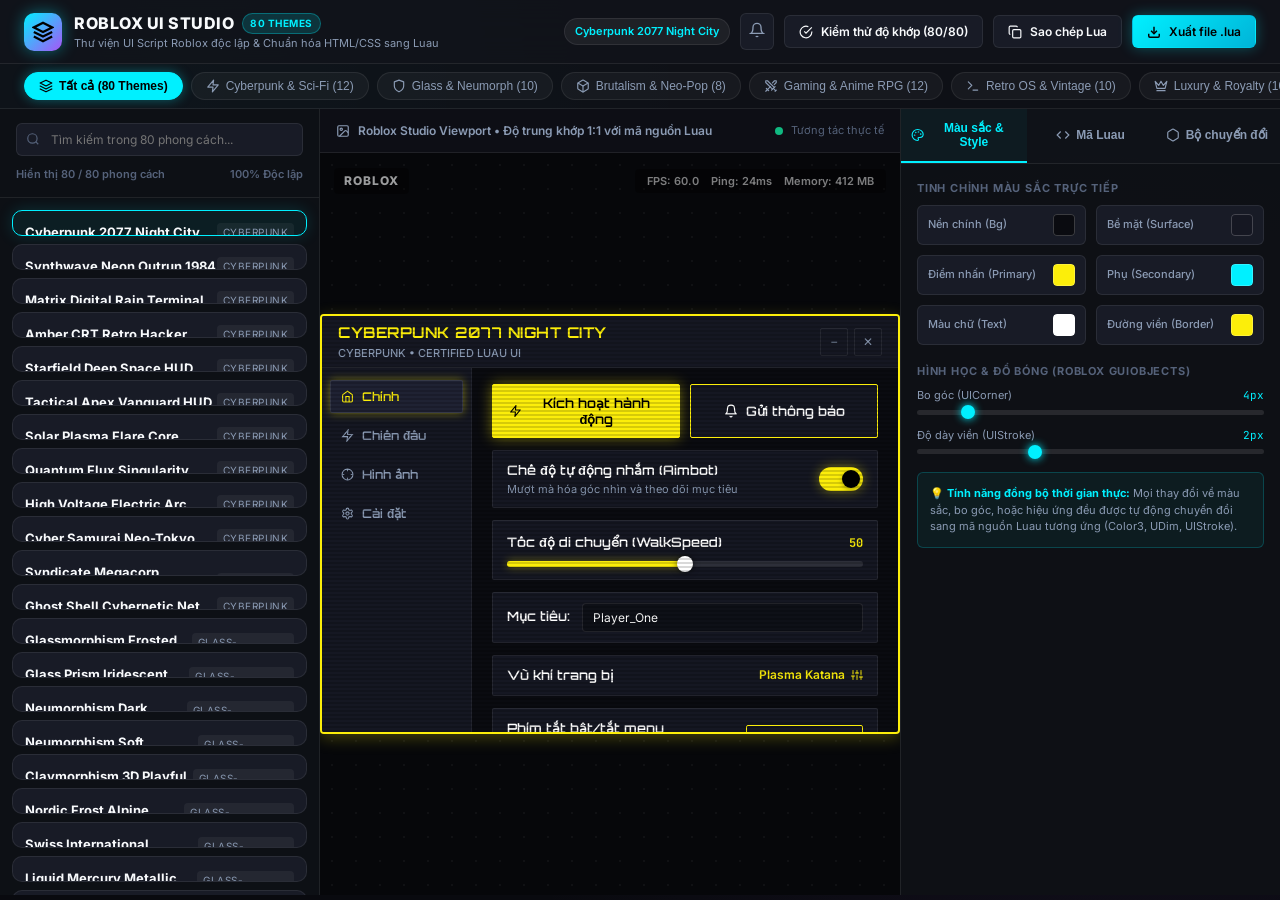
==== index.html @ 85992a65 "feat: initial release of Roblox UI Studio with 80 independent themes, live customizer, and Luau tran" ====
<!DOCTYPE html>
<html lang="vi">
<head>
    <meta charset="UTF-8">
    <meta name="viewport" content="width=device-width, initial-scale=1.0">
    <title>Roblox UI Library Studio • 80 Phong cách Giao diện Độc lập & Bộ chuyển đổi Luau chuẩn hoá</title>
    <meta name="description" content="Bộ công cụ thiết kế và 80 thư viện UI script Roblox mẫu độc lập hoàn toàn về phong cách. Tinh chỉnh màu sắc trực tiếp trên web và xuất ra file Luau chính xác 100%.">
    
    <!-- Google Fonts -->
    <link rel="preconnect" href="https://fonts.googleapis.com">
    <link rel="preconnect" href="https://fonts.gstatic.com" crossorigin>
    <link href="https://fonts.googleapis.com/css2?family=Cinzel:wght@600;700;900&family=Fredoka:wght@500;600;700&family=Inter:wght@300;400;500;600;700;800&family=JetBrains+Mono:wght@400;500;600;700&family=Orbitron:wght@600;700;800;900&family=Press+Start+2P&family=VT323&display=swap" rel="stylesheet">
    
    <!-- Stylesheets -->
    <link rel="stylesheet" href="css/main.css">
    <link rel="stylesheet" href="css/components.css">
    <link rel="stylesheet" href="css/themes.css">
</head>
<body>

    <!-- App Header -->
    <header class="app-header">
        <div class="brand-wrapper">
            <div class="brand-icon">
                <svg width="22" height="22" viewBox="0 0 24 24" fill="none" stroke="currentColor" stroke-width="2.5"><polygon points="12 2 2 7 12 12 22 7 12 2"/><polyline points="2 17 12 22 22 17"/><polyline points="2 12 12 17 22 12"/></svg>
            </div>
            <div class="brand-info">
                <h1>
                    <span>ROBLOX UI STUDIO</span>
                    <span class="brand-badge">80 THEMES</span>
                </h1>
                <p>Thư viện UI Script Roblox độc lập & Chuẩn hóa HTML/CSS sang Luau</p>
            </div>
        </div>

        <div class="header-actions">
            <span id="currentThemeBadge" style="font-size: 11px; padding: 4px 10px; background: rgba(255,255,255,0.06); border: 1px solid var(--border-subtle); border-radius: 20px; color: var(--accent-cyan); font-weight: 600;">
                Cyberpunk 2077 Night City
            </span>

            <button class="btn-icon" id="audioToggleBtn" title="Bật/Tắt âm thanh hiệu ứng">
                <svg width="16" height="16" viewBox="0 0 24 24" fill="none" stroke="currentColor" stroke-width="2"><path d="M6 8a6 6 0 0 1 12 0c0 7 3 9 3 9H3s3-2 3-9"/><path d="M10.3 21a1.94 1.94 0 0 0 3.4 0"/></svg>
            </button>

            <button class="btn btn-secondary" id="fidelityTestBtn">
                <svg width="14" height="14" viewBox="0 0 24 24" fill="none" stroke="currentColor" stroke-width="2"><path d="M22 11.08V12a10 10 0 1 1-5.93-9.14"/><polyline points="22 4 12 14.01 9 11.01"/></svg>
                <span>Kiểm thử độ khớp (80/80)</span>
            </button>

            <button class="btn btn-secondary" id="copyLuaBtn">
                <svg width="14" height="14" viewBox="0 0 24 24" fill="none" stroke="currentColor" stroke-width="2"><rect width="14" height="14" x="8" y="8" rx="2" ry="2"/><path d="M4 16c-1.1 0-2-.9-2-2V4c0-1.1.9-2 2-2h10c1.1 0 2 .9 2 2"/></svg>
                <span>Sao chép Lua</span>
            </button>

            <button class="btn btn-primary" id="downloadLuaBtn">
                <svg width="14" height="14" viewBox="0 0 24 24" fill="none" stroke="currentColor" stroke-width="2.5"><path d="M21 15v4a2 2 0 0 1-2 2H5a2 2 0 0 1-2-2v-4"/><polyline points="7 10 12 15 17 10"/><line x1="12" x2="12" y1="15" y2="3"/></svg>
                <span>Xuất file .lua</span>
            </button>
        </div>
    </header>

    <!-- Category Filter Bar -->
    <nav class="category-filter-bar" id="categoryBar">
        <!-- Rendered by JS -->
    </nav>

    <!-- Main Studio Workspace (3 Columns) -->
    <main class="studio-container">
        
        <!-- Left Column: 80 Themes Explorer -->
        <aside class="themes-explorer">
            <div class="explorer-header">
                <div class="search-box">
                    <span class="search-icon">
                        <svg width="14" height="14" viewBox="0 0 24 24" fill="none" stroke="currentColor" stroke-width="2"><circle cx="11" cy="11" r="8"/><line x1="21" x2="16.65" y1="21" y2="16.65"/></svg>
                    </span>
                    <input type="text" id="searchInput" class="search-input" placeholder="Tìm kiếm trong 80 phong cách..." />
                </div>
                <div class="themes-count-label">
                    <span id="themesCount">Đang tải...</span>
                    <span>100% Độc lập</span>
                </div>
            </div>

            <div class="themes-list" id="themesList">
                <!-- Rendered by JS -->
            </div>
        </aside>

        <!-- Center Column: Live Roblox Viewport Simulator -->
        <section class="preview-viewport">
            <div class="viewport-toolbar">
                <div class="viewport-title">
                    <svg width="14" height="14" viewBox="0 0 24 24" fill="none" stroke="currentColor" stroke-width="2"><rect width="18" height="18" x="3" y="3" rx="2"/><circle cx="9" cy="9" r="2"/><path d="m21 15-3.086-3.086a2 2 0 0 0-2.828 0L6 21"/></svg>
                    <span>Roblox Studio Viewport • Độ trung khớp 1:1 với mã nguồn Luau</span>
                </div>
                <div style="font-size: 11px; color: var(--text-dim); display: flex; align-items: center; gap: 8px;">
                    <span style="display: inline-block; width: 8px; height: 8px; background: #10b981; border-radius: 50%;"></span>
                    <span>Tương tác thực tế</span>
                </div>
            </div>

            <div class="viewport-canvas">
                <!-- Simulated Roblox TopBar Backdrop -->
                <div class="roblox-studio-chrome">
                    <div class="roblox-logo-mock">ROBLOX</div>
                    <div class="roblox-stats-mock">
                        <span>FPS: 60.0</span>
                        <span>Ping: 24ms</span>
                        <span>Memory: 412 MB</span>
                    </div>
                </div>

                <!-- The Interactive Roblox Window GUI -->
                <div class="roblox-window" id="robloxWindow">
                    <!-- Header -->
                    <div class="rbx-header">
                        <div class="rbx-title-group">
                            <span class="rbx-title" id="rbxTitle">CYBERPUNK 2077 NIGHT CITY</span>
                            <span class="rbx-subtitle" id="rbxSubtitle">CYBERPUNK • CERTIFIED LUAU UI</span>
                        </div>
                        <div class="rbx-window-controls">
                            <button class="rbx-control-btn" title="Thu nhỏ">−</button>
                            <button class="rbx-control-btn" title="Đóng">✕</button>
                        </div>
                    </div>

                    <!-- Body -->
                    <div class="rbx-body">
                        <!-- Sidebar Tabs -->
                        <div class="rbx-sidebar">
                            <button class="rbx-tab-btn active">
                                <svg width="13" height="13" viewBox="0 0 24 24" fill="none" stroke="currentColor" stroke-width="2"><path d="m3 9 9-7 9 7v11a2 2 0 0 1-2 2H5a2 2 0 0 1-2-2z"/><polyline points="9 22 9 12 15 12 15 22"/></svg>
                                <span>Chính</span>
                            </button>
                            <button class="rbx-tab-btn">
                                <svg width="13" height="13" viewBox="0 0 24 24" fill="none" stroke="currentColor" stroke-width="2"><polygon points="13 2 3 14 12 14 11 22 21 10 12 10 13 2"/></svg>
                                <span>Chiến đấu</span>
                            </button>
                            <button class="rbx-tab-btn">
                                <svg width="13" height="13" viewBox="0 0 24 24" fill="none" stroke="currentColor" stroke-width="2"><circle cx="12" cy="12" r="10"/><line x1="22" x2="18" y1="12" y2="12"/><line x1="6" x2="2" y1="12" y2="12"/><line x1="12" x2="12" y1="6" y2="2"/><line x1="12" x2="12" y1="22" y2="18"/></svg>
                                <span>Hình ảnh</span>
                            </button>
                            <button class="rbx-tab-btn">
                                <svg width="13" height="13" viewBox="0 0 24 24" fill="none" stroke="currentColor" stroke-width="2"><path d="M12.22 2h-.44a2 2 0 0 0-2 2v.18a2 2 0 0 1-1 1.73l-.43.25a2 2 0 0 1-2 0l-.15-.08a2 2 0 0 0-2.73.73l-.22.38a2 2 0 0 0 .73 2.73l.15.1a2 2 0 0 1 1 1.72v.51a2 2 0 0 1-1 1.74l-.15.09a2 2 0 0 0-.73 2.73l.22.38a2 2 0 0 0 2.73.73l.15-.08a2 2 0 0 1 2 0l.43.25a2 2 0 0 1 1 1.73V20a2 2 0 0 0 2 2h.44a2 2 0 0 0 2-2v-.18a2 2 0 0 1 1-1.73l.43-.25a2 2 0 0 1 2 0l.15.08a2 2 0 0 0 2.73-.73l.22-.39a2 2 0 0 0-.73-2.73l-.15-.08a2 2 0 0 1-1-1.74v-.5a2 2 0 0 1 1-1.74l.15-.09a2 2 0 0 0 .73-2.73l-.22-.38a2 2 0 0 0-2.73-.73l-.15.08a2 2 0 0 1-2 0l-.43-.25a2 2 0 0 1-1-1.73V4a2 2 0 0 0-2-2z"/><circle cx="12" cy="12" r="3"/></svg>
                                <span>Cài đặt</span>
                            </button>
                        </div>

                        <!-- Active Page Content -->
                        <div class="rbx-content" id="rbxContent">
                            <!-- Rendered by JS -->
                        </div>
                    </div>
                </div>

                <!-- Floating Toast Notifications inside Viewport -->
                <div class="rbx-notification-container" id="rbxNotificationContainer"></div>
            </div>
        </section>

        <!-- Right Column: Studio Customizer & Transpiler Tools -->
        <aside class="studio-tools-panel">
            <nav class="tools-nav-tabs">
                <button class="tool-tab-btn active" data-pane="paneCustomizer">
                    <svg width="14" height="14" viewBox="0 0 24 24" fill="none" stroke="currentColor" stroke-width="2"><circle cx="13.5" cy="6.5" r=".5"/><circle cx="17.5" cy="10.5" r=".5"/><circle cx="8.5" cy="7.5" r=".5"/><circle cx="6.5" cy="12.5" r=".5"/><path d="M12 2C6.5 2 2 6.5 2 12s4.5 10 10 10c.926 0 1.648-.746 1.648-1.688 0-.437-.18-.835-.437-1.125-.29-.289-.438-.652-.438-1.125a1.64 1.64 0 0 1 1.668-1.668h1.996c3.051 0 5.555-2.503 5.555-5.554C21.965 6.012 17.461 2 12 2z"/></svg>
                    <span>Màu sắc & Style</span>
                </button>
                <button class="tool-tab-btn" data-pane="paneLuauCode">
                    <svg width="14" height="14" viewBox="0 0 24 24" fill="none" stroke="currentColor" stroke-width="2"><polyline points="16 18 22 12 16 6"/><polyline points="8 6 2 12 8 18"/></svg>
                    <span>Mã Luau</span>
                </button>
                <button class="tool-tab-btn" data-pane="paneTranspiler">
                    <svg width="14" height="14" viewBox="0 0 24 24" fill="none" stroke="currentColor" stroke-width="2"><path d="M21 16V8a2 2 0 0 0-1-1.73l-7-4a2 2 0 0 0-2 0l-7 4A2 2 0 0 0 3 8v8a2 2 0 0 0 1 1.73l7 4a2 2 0 0 0 2 0l7-4A2 2 0 0 0 21 16Z"/></svg>
                    <span>Bộ chuyển đổi</span>
                </button>
            </nav>

            <div class="tools-content-area">
                
                <!-- Pane 1: Live Color & Geometry Customizer -->
                <div class="tool-pane active" id="paneCustomizer">
                    <div>
                        <div class="tool-section-title">Tinh chỉnh màu sắc trực tiếp</div>
                        <div class="color-controls-grid">
                            <div class="color-control-item">
                                <span class="color-label">Nền chính (Bg)</span>
                                <div class="color-input-wrapper">
                                    <input type="color" id="colorBg" class="color-input-native" />
                                </div>
                            </div>
                            <div class="color-control-item">
                                <span class="color-label">Bề mặt (Surface)</span>
                                <div class="color-input-wrapper">
                                    <input type="color" id="colorSurface" class="color-input-native" />
                                </div>
                            </div>
                            <div class="color-control-item">
                                <span class="color-label">Điểm nhấn (Primary)</span>
                                <div class="color-input-wrapper">
                                    <input type="color" id="colorPrimary" class="color-input-native" />
                                </div>
                            </div>
                            <div class="color-control-item">
                                <span class="color-label">Phụ (Secondary)</span>
                                <div class="color-input-wrapper">
                                    <input type="color" id="colorSecondary" class="color-input-native" />
                                </div>
                            </div>
                            <div class="color-control-item">
                                <span class="color-label">Màu chữ (Text)</span>
                                <div class="color-input-wrapper">
                                    <input type="color" id="colorText" class="color-input-native" />
                                </div>
                            </div>
                            <div class="color-control-item">
                                <span class="color-label">Đường viền (Border)</span>
                                <div class="color-input-wrapper">
                                    <input type="color" id="colorBorder" class="color-input-native" />
                                </div>
                            </div>
                        </div>
                    </div>

                    <div>
                        <div class="tool-section-title">Hình học & Đổ bóng (Roblox GuiObjects)</div>
                        <div class="range-control-group">
                            <div class="range-item">
                                <div class="range-header">
                                    <span>Bo góc (UICorner)</span>
                                    <span id="radiusVal">8px</span>
                                </div>
                                <input type="range" id="radiusInput" class="custom-range" min="0" max="30" value="8" />
                            </div>

                            <div class="range-item">
                                <div class="range-header">
                                    <span>Độ dày viền (UIStroke)</span>
                                    <span id="borderVal">2px</span>
                                </div>
                                <input type="range" id="borderInput" class="custom-range" min="0" max="6" value="2" />
                            </div>
                        </div>
                    </div>

                    <div style="background: rgba(0, 240, 255, 0.05); border: 1px solid rgba(0, 240, 255, 0.2); border-radius: var(--radius-sm); padding: 12px; font-size: 11px; color: var(--text-muted); line-height: 1.5;">
                        <strong style="color: var(--accent-cyan);">💡 Tính năng đồng bộ thời gian thực:</strong> Mọi thay đổi về màu sắc, bo góc, hoặc hiệu ứng đều được tự động chuyển đổi sang mã nguồn Luau tương ứng (Color3, UDim, UIStroke).
                    </div>
                </div>

                <!-- Pane 2: Luau Code & Export Output -->
                <div class="tool-pane" id="paneLuauCode">
                    <div class="code-output-container">
                        <div class="code-header">
                            <span class="code-filename">
                                <svg width="12" height="12" viewBox="0 0 24 24" fill="none" stroke="currentColor" stroke-width="2"><polyline points="16 18 22 12 16 6"/><polyline points="8 6 2 12 8 18"/></svg>
                                <span>RobloxUILib_Export.lua</span>
                            </span>
                            <span style="font-size: 10px; color: #10b981; font-weight: 700;">● READY TO RUN</span>
                        </div>
                        <pre class="code-body" id="luaCodeOutput">-- Loading Luau code...</pre>
                    </div>

                    <div style="font-size: 11px; color: var(--text-muted); line-height: 1.5;">
                        <strong>Cách dùng trong Roblox Studio:</strong>
                        <ol style="margin-left: 18px; margin-top: 6px;">
                            <li>Sao chép toàn bộ mã nguồn bên trên.</li>
                            <li>Tạo 1 <code>LocalScript</code> trong <code>StarterPlayerScripts</code> hoặc <code>StarterGui</code>.</li>
                            <li>Dán mã nguồn và nhấn <strong>Play (F5)</strong>.</li>
                        </ol>
                    </div>
                </div>

                <!-- Pane 3: HTML/CSS to Luau Transpiler Tester -->
                <div class="tool-pane" id="paneTranspiler">
                    <div class="tool-section-title">Kiểm tra bộ chuyển đổi CSS sang Roblox GuiObjects</div>
                    
                    <div style="display: flex; flex-direction: column; gap: 8px;">
                        <textarea id="testCssInput" style="width: 100%; height: 90px; background: #0b0c10; border: 1px solid var(--border-subtle); border-radius: var(--radius-sm); color: #00f0ff; font-family: 'JetBrains Mono', monospace; font-size: 11px; padding: 8px; resize: vertical;" placeholder="Nhập CSS, ví dụ: background-color: #ff0055; border-radius: 12px; border: 2px solid #00f0ff;"></textarea>
                        
                        <button class="btn btn-secondary" id="parseCssBtn" style="justify-content: center;">
                            <span>Chuyển đổi sang thuộc tính Roblox</span>
                        </button>
                    </div>

                    <div style="margin-top: 10px;">
                        <div class="tool-section-title">Kết quả ánh xạ Luau:</div>
                        <pre id="parsedPropsOutput" style="background: #0b0c10; border: 1px solid var(--border-subtle); border-radius: var(--radius-sm); padding: 10px; font-family: 'JetBrains Mono', monospace; font-size: 11px; color: #10b981; min-height: 80px; overflow-x: auto;">{ /* Nhấn nút chuyển đổi để xem kết quả */ }</pre>
                    </div>

                    <div style="font-size: 11px; color: var(--text-muted); line-height: 1.5;">
                        <strong>Quy tắc chuẩn hóa tự động:</strong>
                        <ul style="margin-left: 18px; margin-top: 4px;">
                            <li><code>background-color</code> ➔ <code>BackgroundColor3 = Color3.fromRGB(...)</code></li>
                            <li><code>border-radius: Xpx</code> ➔ <code>UICorner.CornerRadius = UDim.new(0, X)</code></li>
                            <li><code>border: Xpx solid C</code> ➔ <code>UIStroke.Thickness = X, UIStroke.Color</code></li>
                            <li><code>font-family</code> ➔ <code>Enum.Font.*</code> tự động nhận diện</li>
                        </ul>
                    </div>
                </div>

            </div>
        </aside>

    </main>

    <!-- Modal: Automated Fidelity Test Results -->
    <div class="modal-overlay" id="fidelityModal">
        <div class="modal-dialog">
            <div class="modal-header">
                <h3>
                    <svg width="18" height="18" viewBox="0 0 24 24" fill="none" stroke="#10b981" stroke-width="2.5"><path d="M22 11.08V12a10 10 0 1 1-5.93-9.14"/><polyline points="22 4 12 14.01 9 11.01"/></svg>
                    <span>Chứng nhận kiểm thử độ chuẩn hoá (Fidelity Verification)</span>
                </h3>
                <button class="rbx-control-btn" id="closeModalBtn">✕</button>
            </div>
            <div class="modal-body" id="fidelityModalBody">
                <!-- Rendered by JS -->
            </div>
            <div class="modal-footer">
                <button class="btn btn-secondary" onclick="document.getElementById('fidelityModal').classList.remove('open')">Đóng</button>
            </div>
        </div>
    </div>

    <!-- Web Toast Stack -->
    <div class="web-notification-stack" id="webNotificationStack"></div>

    <!-- Scripts -->
    <script src="js/icon-system.js"></script>
    <script src="js/audio-fx.js"></script>
    <script src="js/themes-data.js"></script>
    <script src="js/roblox-converter.js"></script>
    <script src="js/validator.js"></script>
    <script src="js/app.js"></script>
</body>
</html>
---- css/main.css ----
@import url('https://fonts.googleapis.com/css2?family=Cinzel:wght@600;700;900&family=Fredoka:wght@500;600;700&family=Inter:wght@300;400;500;600;700;800&family=JetBrains+Mono:wght@400;500;600;700&family=Orbitron:wght@600;700;800;900&family=Press+Start+2P&family=VT323&display=swap');

:root {
    --bg-base: #090a0f;
    --bg-surface: #12141c;
    --bg-card: #181b26;
    --bg-card-hover: #202434;
    --border-subtle: rgba(255, 255, 255, 0.08);
    --border-focus: #00f0ff;
    --text-primary: #f8fafc;
    --text-muted: #8b9bb4;
    --text-dim: #55627a;
    --accent-cyan: #00f0ff;
    --accent-purple: #a855f7;
    --accent-pink: #ec4899;
    --accent-green: #10b981;
    --accent-amber: #f59e0b;
    --accent-red: #ef4444;
    --radius-sm: 6px;
    --radius-md: 10px;
    --radius-lg: 16px;
    --radius-xl: 24px;
    --shadow-main: 0 10px 30px -10px rgba(0, 0, 0, 0.6);
    --glass-bg: rgba(18, 20, 28, 0.85);
    --glass-blur: blur(16px);
    --transition-fast: 0.15s ease;
    --transition-norm: 0.25s cubic-bezier(0.16, 1, 0.3, 1);
}

* {
    margin: 0;
    padding: 0;
    box-sizing: border-box;
}

body {
    background-color: var(--bg-base);
    color: var(--text-primary);
    font-family: 'Inter', -apple-system, BlinkMacSystemFont, sans-serif;
    min-height: 100vh;
    overflow-x: hidden;
    line-height: 1.5;
    background-image: 
        radial-gradient(circle at 15% 10%, rgba(0, 240, 255, 0.05) 0%, transparent 40%),
        radial-gradient(circle at 85% 80%, rgba(168, 85, 247, 0.05) 0%, transparent 45%);
}

/* Custom Scrollbars */
::-webkit-scrollbar {
    width: 6px;
    height: 6px;
}
::-webkit-scrollbar-track {
    background: rgba(0, 0, 0, 0.2);
}
::-webkit-scrollbar-thumb {
    background: rgba(255, 255, 255, 0.15);
    border-radius: 4px;
}
::-webkit-scrollbar-thumb:hover {
    background: var(--accent-cyan);
}

/* App Header */
.app-header {
    height: 64px;
    background: var(--glass-bg);
    backdrop-filter: var(--glass-blur);
    border-bottom: 1px solid var(--border-subtle);
    display: flex;
    align-items: center;
    justify-content: space-between;
    padding: 0 24px;
    position: sticky;
    top: 0;
    z-index: 100;
}

.brand-wrapper {
    display: flex;
    align-items: center;
    gap: 12px;
}

.brand-icon {
    width: 38px;
    height: 38px;
    background: linear-gradient(135deg, var(--accent-cyan), var(--accent-purple));
    border-radius: var(--radius-md);
    display: flex;
    align-items: center;
    justify-content: center;
    color: #000;
    box-shadow: 0 0 16px rgba(0, 240, 255, 0.4);
}

.brand-info h1 {
    font-size: 16px;
    font-weight: 800;
    letter-spacing: 0.5px;
    display: flex;
    align-items: center;
    gap: 8px;
}

.brand-badge {
    font-size: 10px;
    padding: 2px 7px;
    background: rgba(0, 240, 255, 0.15);
    color: var(--accent-cyan);
    border: 1px solid rgba(0, 240, 255, 0.3);
    border-radius: 20px;
    font-weight: 700;
}

.brand-info p {
    font-size: 11px;
    color: var(--text-muted);
}

.header-actions {
    display: flex;
    align-items: center;
    gap: 10px;
}

.btn {
    display: inline-flex;
    align-items: center;
    gap: 8px;
    padding: 8px 14px;
    font-size: 12px;
    font-weight: 600;
    border-radius: var(--radius-sm);
    cursor: pointer;
    transition: var(--transition-norm);
    border: 1px solid transparent;
    user-select: none;
    text-decoration: none;
    font-family: inherit;
}

.btn-secondary {
    background: var(--bg-card);
    color: var(--text-primary);
    border-color: var(--border-subtle);
}
.btn-secondary:hover {
    background: var(--bg-card-hover);
    border-color: rgba(255, 255, 255, 0.2);
}

.btn-primary {
    background: linear-gradient(135deg, var(--accent-cyan), #00b4d8);
    color: #000;
    box-shadow: 0 0 14px rgba(0, 240, 255, 0.3);
}
.btn-primary:hover {
    filter: brightness(1.1);
    transform: translateY(-1px);
    box-shadow: 0 0 20px rgba(0, 240, 255, 0.5);
}

.btn-success {
    background: linear-gradient(135deg, #10b981, #059669);
    color: #fff;
    box-shadow: 0 0 14px rgba(16, 185, 129, 0.3);
}
.btn-success:hover {
    filter: brightness(1.1);
    transform: translateY(-1px);
}

.btn-icon {
    padding: 8px;
    border-radius: var(--radius-sm);
    background: var(--bg-card);
    border: 1px solid var(--border-subtle);
    color: var(--text-muted);
    cursor: pointer;
}
.btn-icon:hover {
    color: var(--text-primary);
    border-color: rgba(255, 255, 255, 0.2);
}

/* Category Filter Bar */
.category-filter-bar {
    background: rgba(18, 20, 28, 0.6);
    border-bottom: 1px solid var(--border-subtle);
    padding: 8px 24px;
    display: flex;
    align-items: center;
    gap: 8px;
    overflow-x: auto;
    white-space: nowrap;
}

.cat-pill {
    display: inline-flex;
    align-items: center;
    gap: 6px;
    padding: 6px 14px;
    font-size: 12px;
    font-weight: 500;
    color: var(--text-muted);
    background: rgba(255, 255, 255, 0.04);
    border: 1px solid var(--border-subtle);
    border-radius: 20px;
    cursor: pointer;
    transition: var(--transition-fast);
}
.cat-pill:hover {
    color: var(--text-primary);
    background: rgba(255, 255, 255, 0.08);
}
.cat-pill.active {
    color: #000;
    background: var(--accent-cyan);
    border-color: var(--accent-cyan);
    font-weight: 700;
    box-shadow: 0 0 12px rgba(0, 240, 255, 0.35);
}

/* Main Studio Layout: 3 Columns */
.studio-container {
    display: grid;
    grid-template-columns: 320px 1fr 380px;
    height: calc(100vh - 114px);
    overflow: hidden;
}

/* Left Panel: Themes Explorer */
.themes-explorer {
    background: rgba(14, 16, 22, 0.95);
    border-right: 1px solid var(--border-subtle);
    display: flex;
    flex-direction: column;
    overflow: hidden;
}

.explorer-header {
    padding: 14px 16px;
    border-bottom: 1px solid var(--border-subtle);
    display: flex;
    flex-direction: column;
    gap: 10px;
}

.search-box {
    position: relative;
    display: flex;
    align-items: center;
}

.search-icon {
    position: absolute;
    left: 10px;
    color: var(--text-dim);
    pointer-events: none;
}

.search-input {
    width: 100%;
    background: var(--bg-card);
    border: 1px solid var(--border-subtle);
    border-radius: var(--radius-sm);
    padding: 8px 10px 8px 34px;
    color: var(--text-primary);
    font-size: 12px;
    font-family: inherit;
    outline: none;
    transition: var(--transition-fast);
}
.search-input:focus {
    border-color: var(--accent-cyan);
    box-shadow: 0 0 10px rgba(0, 240, 255, 0.2);
}

.themes-count-label {
    font-size: 11px;
    color: var(--text-dim);
    font-weight: 600;
    display: flex;
    justify-content: space-between;
}

.themes-list {
    flex: 1;
    overflow-y: auto;
    padding: 12px;
    display: flex;
    flex-direction: column;
    gap: 8px;
}

.theme-card {
    background: var(--bg-card);
    border: 1px solid var(--border-subtle);
    border-radius: var(--radius-md);
    padding: 12px;
    cursor: pointer;
    transition: var(--transition-norm);
    display: flex;
    flex-direction: column;
    gap: 8px;
    position: relative;
    overflow: hidden;
}

.theme-card:hover {
    background: var(--bg-card-hover);
    border-color: rgba(255, 255, 255, 0.2);
    transform: translateX(2px);
}

.theme-card.active {
    border-color: var(--accent-cyan);
    background: rgba(0, 240, 255, 0.06);
    box-shadow: 0 0 16px rgba(0, 240, 255, 0.15);
}

.theme-card-top {
    display: flex;
    align-items: center;
    justify-content: space-between;
}

.theme-card-title {
    font-size: 13px;
    font-weight: 700;
    color: var(--text-primary);
}

.theme-card-category {
    font-size: 10px;
    text-transform: uppercase;
    letter-spacing: 0.5px;
    padding: 2px 6px;
    border-radius: 4px;
    background: rgba(255, 255, 255, 0.05);
    color: var(--text-muted);
}

.theme-card-desc {
    font-size: 11px;
    color: var(--text-muted);
    line-height: 1.4;
    display: -webkit-box;
    -webkit-line-clamp: 2;
    -webkit-box-orient: vertical;
    overflow: hidden;
}

.theme-palette-preview {
    display: flex;
    align-items: center;
    gap: 6px;
}

.color-dot {
    width: 14px;
    height: 14px;
    border-radius: 4px;
    border: 1px solid rgba(255, 255, 255, 0.15);
}

/* Center Panel: Roblox Viewport Simulator */
.preview-viewport {
    background: #06070a;
    display: flex;
    flex-direction: column;
    overflow: hidden;
    position: relative;
}

.viewport-toolbar {
    height: 44px;
    background: rgba(15, 17, 24, 0.8);
    border-bottom: 1px solid var(--border-subtle);
    display: flex;
    align-items: center;
    justify-content: space-between;
    padding: 0 16px;
}

.viewport-title {
    display: flex;
    align-items: center;
    gap: 8px;
    font-size: 12px;
    font-weight: 600;
    color: var(--text-muted);
}

.viewport-canvas {
    flex: 1;
    position: relative;
    display: flex;
    align-items: center;
    justify-content: center;
    overflow: hidden;
    background-image: 
        radial-gradient(rgba(255, 255, 255, 0.04) 1px, transparent 1px);
    background-size: 24px 24px;
}

/* Simulated Roblox TopBar Backdrop */
.roblox-studio-chrome {
    position: absolute;
    top: 10px;
    left: 14px;
    right: 14px;
    height: 36px;
    display: flex;
    align-items: center;
    justify-content: space-between;
    pointer-events: none;
    opacity: 0.6;
}

.roblox-logo-mock {
    font-size: 12px;
    font-weight: 800;
    letter-spacing: 1px;
    color: #fff;
    background: rgba(0, 0, 0, 0.5);
    padding: 4px 10px;
    border-radius: 4px;
}

.roblox-stats-mock {
    display: flex;
    gap: 12px;
    font-size: 11px;
    font-weight: 600;
    color: #ccc;
    background: rgba(0, 0, 0, 0.5);
    padding: 4px 12px;
    border-radius: 4px;
}

/* Right Panel: Studio Customizer & Transpiler */
.studio-tools-panel {
    background: rgba(14, 16, 22, 0.95);
    border-left: 1px solid var(--border-subtle);
    display: flex;
    flex-direction: column;
    overflow: hidden;
}

.tools-nav-tabs {
    display: flex;
    border-bottom: 1px solid var(--border-subtle);
    background: rgba(18, 20, 28, 0.5);
}

.tool-tab-btn {
    flex: 1;
    padding: 12px 10px;
    font-size: 12px;
    font-weight: 600;
    color: var(--text-muted);
    background: none;
    border: none;
    border-bottom: 2px solid transparent;
    cursor: pointer;
    transition: var(--transition-fast);
    display: flex;
    align-items: center;
    justify-content: center;
    gap: 6px;
}
.tool-tab-btn:hover {
    color: var(--text-primary);
}
.tool-tab-btn.active {
    color: var(--accent-cyan);
    border-bottom-color: var(--accent-cyan);
    background: rgba(0, 240, 255, 0.04);
}

.tools-content-area {
    flex: 1;
    overflow-y: auto;
    padding: 16px;
}

.tool-pane {
    display: none;
    flex-direction: column;
    gap: 18px;
}
.tool-pane.active {
    display: flex;
}

/* Color Picker Grids */
.tool-section-title {
    font-size: 11px;
    text-transform: uppercase;
    letter-spacing: 0.8px;
    color: var(--text-dim);
    font-weight: 700;
    margin-bottom: 8px;
}

.color-controls-grid {
    display: grid;
    grid-template-columns: 1fr 1fr;
    gap: 10px;
}

.color-control-item {
    background: var(--bg-card);
    border: 1px solid var(--border-subtle);
    border-radius: var(--radius-sm);
    padding: 8px 10px;
    display: flex;
    align-items: center;
    justify-content: space-between;
}

.color-label {
    font-size: 11px;
    color: var(--text-muted);
    font-weight: 500;
}

.color-input-wrapper {
    display: flex;
    align-items: center;
    gap: 6px;
}

.color-input-native {
    -webkit-appearance: none;
    border: none;
    width: 22px;
    height: 22px;
    border-radius: 4px;
    cursor: pointer;
    background: none;
}
.color-input-native::-webkit-color-swatch-wrapper {
    padding: 0;
}
.color-input-native::-webkit-color-swatch {
    border: 1px solid rgba(255, 255, 255, 0.2);
    border-radius: 4px;
}

.color-hex-text {
    font-size: 10px;
    font-family: 'JetBrains Mono', monospace;
    color: var(--text-dim);
    width: 52px;
}

/* Sliders inside customizer */
.range-control-group {
    display: flex;
    flex-direction: column;
    gap: 12px;
}

.range-item {
    display: flex;
    flex-direction: column;
    gap: 6px;
}

.range-header {
    display: flex;
    justify-content: space-between;
    font-size: 11px;
}
.range-header span:first-child { color: var(--text-muted); }
.range-header span:last-child { color: var(--accent-cyan); font-family: 'JetBrains Mono', monospace; }

.custom-range {
    -webkit-appearance: none;
    width: 100%;
    height: 5px;
    background: rgba(255, 255, 255, 0.1);
    border-radius: 3px;
    outline: none;
}
.custom-range::-webkit-slider-thumb {
    -webkit-appearance: none;
    width: 14px;
    height: 14px;
    border-radius: 50%;
    background: var(--accent-cyan);
    cursor: pointer;
    box-shadow: 0 0 8px var(--accent-cyan);
}

/* Luau Code Editor Output */
.code-output-container {
    background: #0b0c10;
    border: 1px solid var(--border-subtle);
    border-radius: var(--radius-md);
    overflow: hidden;
    display: flex;
    flex-direction: column;
}

.code-header {
    background: #11131a;
    padding: 8px 12px;
    border-bottom: 1px solid var(--border-subtle);
    display: flex;
    justify-content: space-between;
    align-items: center;
}

.code-filename {
    font-size: 11px;
    font-family: 'JetBrains Mono', monospace;
    color: var(--accent-cyan);
    display: flex;
    align-items: center;
    gap: 6px;
}

.code-body {
    padding: 12px;
    font-family: 'JetBrains Mono', monospace;
    font-size: 11px;
    line-height: 1.6;
    color: #e2e8f0;
    max-height: 380px;
    overflow-y: auto;
    white-space: pre-wrap;
    word-break: break-all;
}

/* Modal Popup */
.modal-overlay {
    position: fixed;
    top: 0;
    left: 0;
    right: 0;
    bottom: 0;
    background: rgba(0, 0, 0, 0.75);
    backdrop-filter: blur(8px);
    display: none;
    align-items: center;
    justify-content: center;
    z-index: 1000;
}
.modal-overlay.open {
    display: flex;
}

.modal-dialog {
    background: var(--bg-surface);
    border: 1px solid var(--border-subtle);
    border-radius: var(--radius-lg);
    width: 90%;
    max-width: 680px;
    max-height: 85vh;
    display: flex;
    flex-direction: column;
    box-shadow: 0 20px 50px rgba(0, 0, 0, 0.8);
    overflow: hidden;
    animation: modalPop 0.25s cubic-bezier(0.16, 1, 0.3, 1);
}

@keyframes modalPop {
    from { transform: scale(0.95); opacity: 0; }
    to { transform: scale(1); opacity: 1; }
}

.modal-header {
    padding: 16px 20px;
    border-bottom: 1px solid var(--border-subtle);
    display: flex;
    justify-content: space-between;
    align-items: center;
}
.modal-header h3 {
    font-size: 16px;
    font-weight: 700;
    display: flex;
    align-items: center;
    gap: 8px;
}

.modal-body {
    padding: 20px;
    overflow-y: auto;
    flex: 1;
}

.modal-footer {
    padding: 14px 20px;
    border-top: 1px solid var(--border-subtle);
    display: flex;
    justify-content: flex-end;
    gap: 10px;
}

/* Toast Notification in Web Studio */
.web-notification-stack {
    position: fixed;
    top: 76px;
    right: 24px;
    display: flex;
    flex-direction: column;
    gap: 10px;
    z-index: 2000;
    pointer-events: none;
}

.web-toast {
    min-width: 280px;
    max-width: 360px;
    background: var(--glass-bg);
    backdrop-filter: var(--glass-blur);
    border-radius: var(--radius-md);
    padding: 12px 16px;
    box-shadow: 0 10px 30px rgba(0, 0, 0, 0.5);
    display: flex;
    align-items: flex-start;
    gap: 12px;
    pointer-events: auto;
    animation: toastSlide 0.3s cubic-bezier(0.16, 1, 0.3, 1);
}

@keyframes toastSlide {
    from { transform: translateX(50px); opacity: 0; }
    to { transform: translateX(0); opacity: 1; }
}

/* Responsive adjustments */
@media (max-width: 1200px) {
    .studio-container {
        grid-template-columns: 280px 1fr 320px;
    }
}
@media (max-width: 900px) {
    .studio-container {
        grid-template-columns: 1fr;
        height: auto;
    }
    .themes-explorer, .studio-tools-panel {
        height: 500px;
    }
}
---- css/components.css ----
/* ==========================================================================
   SIMULATED ROBLOX UI WINDOW & INTERACTIVE COMPONENTS
   Renders pixel-perfect representation of Roblox GuiObjects
   ========================================================================== */

/* The Main Roblox ScreenGui Window */
.roblox-window {
    width: 580px;
    height: 420px;
    background-color: var(--theme-bg, #0a0b10);
    border: var(--theme-border-width, 2px) solid var(--theme-border, #fcee0a);
    border-radius: var(--theme-radius, 8px);
    box-shadow: 0 var(--theme-shadow-y, 6px) var(--theme-shadow-blur, 20px) var(--theme-shadow, rgba(252, 238, 10, 0.25));
    display: flex;
    flex-direction: column;
    overflow: hidden;
    position: relative;
    user-select: none;
    transition: box-shadow 0.25s ease, border-color 0.25s ease;
    backdrop-filter: blur(12px);
}

/* Window Header Bar */
.rbx-header {
    height: 52px;
    background-color: var(--theme-surface, #151722);
    border-bottom: 1px solid rgba(255, 255, 255, 0.08);
    display: flex;
    align-items: center;
    justify-content: space-between;
    padding: 0 16px;
    cursor: grab;
    position: relative;
}

.rbx-header:active {
    cursor: grabbing;
}

.rbx-title-group {
    display: flex;
    flex-direction: column;
}

.rbx-title {
    font-family: var(--theme-font, 'Orbitron', sans-serif);
    font-size: 15px;
    font-weight: 700;
    color: var(--theme-primary, #fcee0a);
    letter-spacing: 0.5px;
}

.rbx-subtitle {
    font-size: 11px;
    color: var(--theme-text-dim, #8b9bb4);
    font-weight: 500;
}

.rbx-window-controls {
    display: flex;
    align-items: center;
    gap: 6px;
}

.rbx-control-btn {
    width: 28px;
    height: 28px;
    display: flex;
    align-items: center;
    justify-content: center;
    background: transparent;
    border: 1px solid rgba(255, 255, 255, 0.08);
    border-radius: calc(var(--theme-radius, 8px) / 2);
    color: var(--theme-text-dim, #8b9bb4);
    cursor: pointer;
    font-size: 12px;
    transition: 0.15s ease;
}
.rbx-control-btn:hover {
    background: var(--theme-danger, #ff003c);
    color: #fff;
    border-color: var(--theme-danger, #ff003c);
}

/* Main Body Layout: Tabs Sidebar + Content Page */
.rbx-body {
    flex: 1;
    display: flex;
    overflow: hidden;
}

/* Sidebar Tabs Navigation */
.rbx-sidebar {
    width: 150px;
    background-color: var(--theme-surface, #151722);
    border-right: 1px solid rgba(255, 255, 255, 0.06);
    padding: 12px 8px;
    display: flex;
    flex-direction: column;
    gap: 6px;
    overflow-y: auto;
}

.rbx-tab-btn {
    display: flex;
    align-items: center;
    gap: 8px;
    padding: 8px 10px;
    background: transparent;
    border: 1px solid transparent;
    border-radius: calc(var(--theme-radius, 8px) - 2px);
    color: var(--theme-text-dim, #8b9bb4);
    font-family: var(--theme-font, inherit);
    font-size: 12px;
    font-weight: 600;
    cursor: pointer;
    transition: 0.2s ease;
    text-align: left;
}

.rbx-tab-btn:hover {
    background: var(--theme-surface-hover, #1f2233);
    color: var(--theme-text, #ffffff);
}

.rbx-tab-btn.active {
    background: var(--theme-surface-hover, #1f2233);
    color: var(--theme-primary, #fcee0a);
    border-color: rgba(255, 255, 255, 0.1);
    box-shadow: 0 0 10px var(--theme-primary-glow, rgba(252, 238, 10, 0.3));
}

/* Content Container */
.rbx-content {
    flex: 1;
    overflow-y: auto;
    padding: 16px 20px;
    display: flex;
    flex-direction: column;
    gap: 12px;
}

/* ==========================================================================
   INTERACTIVE WIDGET COMPONENTS
   ========================================================================== */

/* Button Component */
.rbx-button-widget {
    background-color: var(--theme-surface, #151722);
    border: 1px solid var(--theme-border, #fcee0a);
    border-radius: calc(var(--theme-radius, 8px) - 2px);
    padding: 10px 16px;
    color: var(--theme-text, #ffffff);
    font-family: var(--theme-font, inherit);
    font-size: 13px;
    font-weight: 600;
    cursor: pointer;
    display: flex;
    align-items: center;
    justify-content: center;
    gap: 8px;
    transition: transform 0.1s ease, background-color 0.2s ease, box-shadow 0.2s ease;
    outline: none;
}

.rbx-button-widget:hover {
    background-color: var(--theme-surface-hover, #1f2233);
    box-shadow: 0 0 12px var(--theme-primary-glow, rgba(252, 238, 10, 0.3));
}

.rbx-button-widget:active {
    transform: scale(0.98);
}

.rbx-button-primary {
    background-color: var(--theme-primary, #fcee0a);
    color: #000;
    border-color: var(--theme-primary, #fcee0a);
    box-shadow: 0 0 14px var(--theme-primary-glow, rgba(252, 238, 10, 0.4));
}
.rbx-button-primary:hover {
    filter: brightness(1.1);
}

/* Toggle Switch Component */
.rbx-toggle-card {
    background-color: var(--theme-surface, #151722);
    border: 1px solid rgba(255, 255, 255, 0.08);
    border-radius: calc(var(--theme-radius, 8px) - 2px);
    padding: 10px 14px;
    display: flex;
    align-items: center;
    justify-content: space-between;
    cursor: pointer;
    transition: background-color 0.2s ease, border-color 0.2s ease;
}

.rbx-toggle-card:hover {
    background-color: var(--theme-surface-hover, #1f2233);
    border-color: rgba(255, 255, 255, 0.16);
}

.rbx-toggle-info {
    display: flex;
    flex-direction: column;
}

.rbx-toggle-title {
    font-family: var(--theme-font, inherit);
    font-size: 13px;
    font-weight: 600;
    color: var(--theme-text, #ffffff);
}

.rbx-toggle-desc {
    font-size: 11px;
    color: var(--theme-text-dim, #8b9bb4);
}

.rbx-switch-track {
    width: 44px;
    height: 24px;
    background-color: rgba(255, 255, 255, 0.12);
    border-radius: 12px;
    position: relative;
    transition: background-color 0.25s ease, box-shadow 0.25s ease;
}

.rbx-switch-track.active {
    background-color: var(--theme-primary, #fcee0a);
    box-shadow: 0 0 12px var(--theme-primary-glow, rgba(252, 238, 10, 0.4));
}

.rbx-switch-thumb {
    width: 18px;
    height: 18px;
    background-color: #ffffff;
    border-radius: 50%;
    position: absolute;
    top: 3px;
    left: 3px;
    transition: transform 0.25s cubic-bezier(0.16, 1, 0.3, 1);
    box-shadow: 0 2px 5px rgba(0, 0, 0, 0.3);
}

.rbx-switch-track.active .rbx-switch-thumb {
    transform: translateX(20px);
    background-color: #000;
}

/* Slider Component */
.rbx-slider-card {
    background-color: var(--theme-surface, #151722);
    border: 1px solid rgba(255, 255, 255, 0.08);
    border-radius: calc(var(--theme-radius, 8px) - 2px);
    padding: 12px 14px;
    display: flex;
    flex-direction: column;
    gap: 8px;
}

.rbx-slider-header {
    display: flex;
    justify-content: space-between;
    align-items: center;
}

.rbx-slider-title {
    font-family: var(--theme-font, inherit);
    font-size: 13px;
    font-weight: 600;
    color: var(--theme-text, #ffffff);
}

.rbx-slider-value {
    font-size: 12px;
    font-weight: 700;
    font-family: 'JetBrains Mono', monospace;
    color: var(--theme-primary, #fcee0a);
}

.rbx-slider-track {
    width: 100%;
    height: 6px;
    background: rgba(255, 255, 255, 0.1);
    border-radius: 3px;
    position: relative;
    cursor: pointer;
}

.rbx-slider-fill {
    height: 100%;
    background: var(--theme-primary, #fcee0a);
    border-radius: 3px;
    box-shadow: 0 0 8px var(--theme-primary-glow, rgba(252, 238, 10, 0.4));
    transition: width 0.05s linear;
}

.rbx-slider-thumb {
    width: 16px;
    height: 16px;
    background: #ffffff;
    border-radius: 50%;
    position: absolute;
    top: 50%;
    transform: translate(-50%, -50%);
    box-shadow: 0 0 6px rgba(0, 0, 0, 0.6);
    pointer-events: none;
}

/* Input Text Component */
.rbx-input-card {
    background-color: var(--theme-surface, #151722);
    border: 1px solid rgba(255, 255, 255, 0.08);
    border-radius: calc(var(--theme-radius, 8px) - 2px);
    padding: 10px 14px;
    display: flex;
    align-items: center;
    justify-content: space-between;
    gap: 12px;
    transition: border-color 0.2s ease, box-shadow 0.2s ease;
}

.rbx-input-card:focus-within {
    border-color: var(--theme-primary, #fcee0a);
    box-shadow: 0 0 10px var(--theme-primary-glow, rgba(252, 238, 10, 0.3));
}

.rbx-input-label {
    font-family: var(--theme-font, inherit);
    font-size: 13px;
    font-weight: 600;
    color: var(--theme-text, #ffffff);
    white-space: nowrap;
}

.rbx-text-input {
    flex: 1;
    background: rgba(0, 0, 0, 0.3);
    border: 1px solid rgba(255, 255, 255, 0.1);
    border-radius: 4px;
    padding: 6px 10px;
    font-size: 12px;
    color: var(--theme-text, #ffffff);
    outline: none;
    font-family: inherit;
}
.rbx-text-input::placeholder {
    color: var(--theme-text-dim, #8b9bb4);
}

/* Dropdown Component */
.rbx-dropdown-card {
    background-color: var(--theme-surface, #151722);
    border: 1px solid rgba(255, 255, 255, 0.08);
    border-radius: calc(var(--theme-radius, 8px) - 2px);
    padding: 10px 14px;
    display: flex;
    flex-direction: column;
    gap: 8px;
    cursor: pointer;
}

.rbx-dropdown-header {
    display: flex;
    justify-content: space-between;
    align-items: center;
}

.rbx-dropdown-selected {
    font-size: 12px;
    font-weight: 600;
    color: var(--theme-primary, #fcee0a);
    display: flex;
    align-items: center;
    gap: 6px;
}

.rbx-dropdown-menu {
    display: none;
    flex-direction: column;
    gap: 4px;
    padding-top: 6px;
    border-top: 1px solid rgba(255, 255, 255, 0.06);
}
.rbx-dropdown-card.expanded .rbx-dropdown-menu {
    display: flex;
}

.rbx-dropdown-item {
    padding: 6px 10px;
    border-radius: 4px;
    font-size: 12px;
    color: var(--theme-text-dim, #8b9bb4);
    background: rgba(0, 0, 0, 0.2);
    transition: 0.15s ease;
}
.rbx-dropdown-item:hover {
    background: var(--theme-surface-hover, #1f2233);
    color: var(--theme-text, #ffffff);
}
.rbx-dropdown-item.active {
    background: var(--theme-primary, #fcee0a);
    color: #000;
    font-weight: 700;
}

/* Toast Notifications Container in Viewport */
.rbx-notification-container {
    position: absolute;
    top: 50px;
    right: 16px;
    width: 280px;
    display: flex;
    flex-direction: column;
    gap: 10px;
    z-index: 50;
    pointer-events: none;
}

.rbx-toast {
    background-color: var(--theme-surface, #151722);
    border: 1px solid var(--theme-border, #fcee0a);
    border-radius: calc(var(--theme-radius, 8px) - 2px);
    padding: 10px 14px;
    display: flex;
    gap: 10px;
    box-shadow: 0 8px 24px rgba(0, 0, 0, 0.5);
    pointer-events: auto;
    position: relative;
    overflow: hidden;
    animation: rbxToastIn 0.25s cubic-bezier(0.16, 1, 0.3, 1);
}

@keyframes rbxToastIn {
    from { transform: translateX(40px); opacity: 0; }
    to { transform: translateX(0); opacity: 1; }
}

.rbx-toast-bar {
    position: absolute;
    left: 0;
    top: 0;
    bottom: 0;
    width: 4px;
    background-color: var(--theme-primary, #fcee0a);
}

.rbx-toast-body {
    display: flex;
    flex-direction: column;
    gap: 2px;
    padding-left: 6px;
}

.rbx-toast-title {
    font-family: var(--theme-font, inherit);
    font-size: 13px;
    font-weight: 700;
    color: var(--theme-text, #ffffff);
}

.rbx-toast-desc {
    font-size: 11px;
    color: var(--theme-text-dim, #8b9bb4);
    line-height: 1.3;
}
---- css/themes.css ----
/* ==========================================================================
   THEME FX, SCANLINES, GLITCH, NEUMORPHISM & RETRO EFFECTS
   ========================================================================== */

/* Scanlines Effect for CRT / Hacker / Retro Terminals */
.effect-scanlines::before {
    content: " ";
    display: block;
    position: absolute;
    top: 0; left: 0; bottom: 0; right: 0;
    background: linear-gradient(rgba(18, 16, 16, 0) 50%, rgba(0, 0, 0, 0.25) 50%);
    background-size: 100% 4px;
    z-index: 20;
    pointer-events: none;
    opacity: 0.6;
}

/* Glitch Animation */
.effect-glitch .rbx-title {
    position: relative;
    display: inline-block;
}

.effect-glitch .rbx-title::after {
    content: attr(data-text);
    position: absolute;
    left: 2px;
    text-shadow: -2px 0 #ff0055;
    top: 0;
    color: var(--theme-primary, #00f0ff);
    overflow: hidden;
    clip: rect(0, 900px, 0, 0);
    animation: glitchAnim 3s infinite linear alternate-reverse;
}

@keyframes glitchAnim {
    0% { clip: rect(12px, 9999px, 44px, 0); transform: skew(0.3deg); }
    10% { clip: rect(62px, 9999px, 12px, 0); transform: skew(0.8deg); }
    20% { clip: rect(4px, 9999px, 80px, 0); transform: skew(0.1deg); }
    30% { clip: rect(32px, 9999px, 18px, 0); transform: skew(0.5deg); }
    100% { clip: rect(0, 0, 0, 0); }
}

/* Glassmorphism Frosted Blur */
.effect-glass {
    backdrop-filter: blur(20px) saturate(180%) !important;
    -webkit-backdrop-filter: blur(20px) saturate(180%) !important;
}

/* Neumorphism Concave / Convex Shadowing */
.effect-neumorph-dark {
    box-shadow: 10px 10px 20px #0e1015, -10px -10px 20px #222633 !important;
}

.effect-neumorph-dark .rbx-button-widget,
.effect-neumorph-dark .rbx-toggle-card,
.effect-neumorph-dark .rbx-slider-card,
.effect-neumorph-dark .rbx-input-card {
    box-shadow: 4px 4px 8px #0f1117, -4px -4px 8px #252b3b !important;
    border: none !important;
}

.effect-neumorph-dark .rbx-button-widget:active {
    box-shadow: inset 4px 4px 8px #0f1117, inset -4px -4px 8px #252b3b !important;
}

/* Windows 98 Classic 3D Bevel Buttons */
.effect-bevel .rbx-header {
    background: #000080 !important;
    color: #fff !important;
}

.effect-bevel .rbx-button-widget {
    border-top: 2px solid #ffffff !important;
    border-left: 2px solid #ffffff !important;
    border-right: 2px solid #404040 !important;
    border-bottom: 2px solid #404040 !important;
    border-radius: 0 !important;
    background: #c0c0c0 !important;
    color: #000000 !important;
}

.effect-bevel .rbx-button-widget:active {
    border-top: 2px solid #404040 !important;
    border-left: 2px solid #404040 !important;
    border-right: 2px solid #ffffff !important;
    border-bottom: 2px solid #ffffff !important;
}

/* Brutalist Hard Shadows */
.effect-brutalist {
    box-shadow: 8px 8px 0px #000000 !important;
    border-radius: 0 !important;
}

.effect-brutalist .rbx-button-widget,
.effect-brutalist .rbx-toggle-card,
.effect-brutalist .rbx-slider-card,
.effect-brutalist .rbx-input-card {
    box-shadow: 4px 4px 0px #000000 !important;
    border-radius: 0 !important;
}

.effect-brutalist .rbx-button-widget:active {
    transform: translate(2px, 2px) !important;
    box-shadow: 2px 2px 0px #000000 !important;
}

/* Claymorphism 3D Playful Puff */
.effect-clay {
    box-shadow: 0 16px 32px rgba(142, 128, 185, 0.35), inset 0 3px 6px rgba(255, 255, 255, 0.8) !important;
}

.effect-clay .rbx-button-widget,
.effect-clay .rbx-toggle-card,
.effect-clay .rbx-slider-card,
.effect-clay .rbx-input-card {
    box-shadow: 0 8px 16px rgba(142, 128, 185, 0.25), inset 0 2px 4px rgba(255, 255, 255, 0.9) !important;
    border-radius: 20px !important;
}
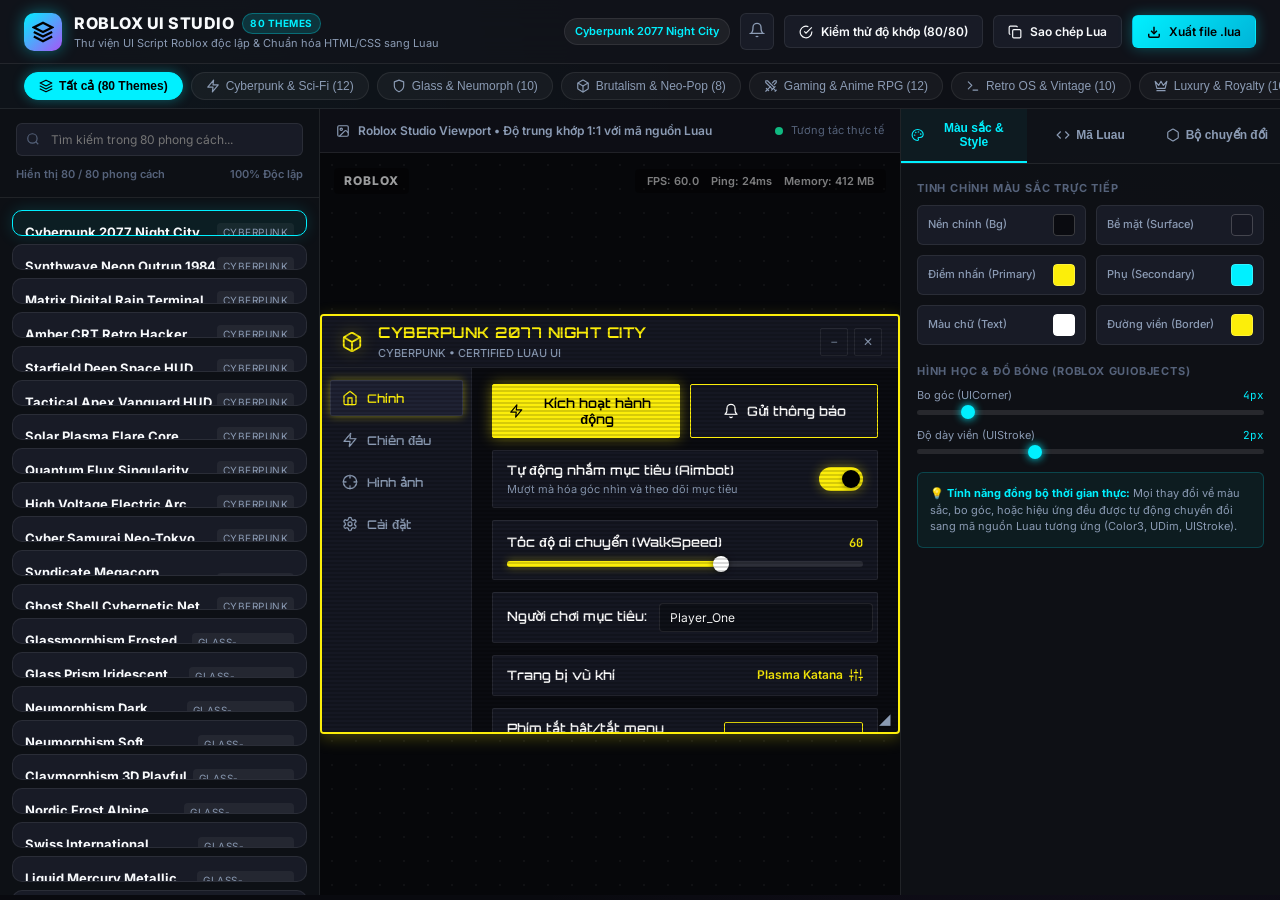
==== commit c2d04b94: "fix: double text sizes to match web viewport, add verified ImageLabel icons to tabs and header, impl" ====
--- a/index.html
+++ b/index.html
@@ -115,9 +115,14 @@
                 <div class="roblox-window" id="robloxWindow">
                     <!-- Header -->
                     <div class="rbx-header">
-                        <div class="rbx-title-group">
-                            <span class="rbx-title" id="rbxTitle">CYBERPUNK 2077 NIGHT CITY</span>
-                            <span class="rbx-subtitle" id="rbxSubtitle">CYBERPUNK • CERTIFIED LUAU UI</span>
+                        <div class="rbx-header-title-wrap">
+                            <div class="rbx-header-icon" id="rbxHeaderIcon">
+                                <svg width="22" height="22" viewBox="0 0 24 24" fill="none" stroke="currentColor" stroke-width="2"><path d="M21 8a2 2 0 0 0-1-1.73l-7-4a2 2 0 0 0-2 0l-7 4A2 2 0 0 0 3 8v8a2 2 0 0 0 1 1.73l7 4a2 2 0 0 0 2 0l7-4A2 2 0 0 0 21 16Z"/><path d="m3.3 7 8.7 5 8.7-5"/><path d="M12 22V12"/></svg>
+                            </div>
+                            <div class="rbx-title-group">
+                                <span class="rbx-title" id="rbxTitle">CYBERPUNK 2077 NIGHT CITY</span>
+                                <span class="rbx-subtitle" id="rbxSubtitle">CYBERPUNK • CERTIFIED LUAU UI</span>
+                            </div>
                         </div>
                         <div class="rbx-window-controls">
                             <button class="rbx-control-btn" title="Thu nhỏ">−</button>
@@ -128,23 +133,8 @@
                     <!-- Body -->
                     <div class="rbx-body">
                         <!-- Sidebar Tabs -->
-                        <div class="rbx-sidebar">
-                            <button class="rbx-tab-btn active">
-                                <svg width="13" height="13" viewBox="0 0 24 24" fill="none" stroke="currentColor" stroke-width="2"><path d="m3 9 9-7 9 7v11a2 2 0 0 1-2 2H5a2 2 0 0 1-2-2z"/><polyline points="9 22 9 12 15 12 15 22"/></svg>
-                                <span>Chính</span>
-                            </button>
-                            <button class="rbx-tab-btn">
-                                <svg width="13" height="13" viewBox="0 0 24 24" fill="none" stroke="currentColor" stroke-width="2"><polygon points="13 2 3 14 12 14 11 22 21 10 12 10 13 2"/></svg>
-                                <span>Chiến đấu</span>
-                            </button>
-                            <button class="rbx-tab-btn">
-                                <svg width="13" height="13" viewBox="0 0 24 24" fill="none" stroke="currentColor" stroke-width="2"><circle cx="12" cy="12" r="10"/><line x1="22" x2="18" y1="12" y2="12"/><line x1="6" x2="2" y1="12" y2="12"/><line x1="12" x2="12" y1="6" y2="2"/><line x1="12" x2="12" y1="22" y2="18"/></svg>
-                                <span>Hình ảnh</span>
-                            </button>
-                            <button class="rbx-tab-btn">
-                                <svg width="13" height="13" viewBox="0 0 24 24" fill="none" stroke="currentColor" stroke-width="2"><path d="M12.22 2h-.44a2 2 0 0 0-2 2v.18a2 2 0 0 1-1 1.73l-.43.25a2 2 0 0 1-2 0l-.15-.08a2 2 0 0 0-2.73.73l-.22.38a2 2 0 0 0 .73 2.73l.15.1a2 2 0 0 1 1 1.72v.51a2 2 0 0 1-1 1.74l-.15.09a2 2 0 0 0-.73 2.73l.22.38a2 2 0 0 0 2.73.73l.15-.08a2 2 0 0 1 2 0l.43.25a2 2 0 0 1 1 1.73V20a2 2 0 0 0 2 2h.44a2 2 0 0 0 2-2v-.18a2 2 0 0 1 1-1.73l.43-.25a2 2 0 0 1 2 0l.15.08a2 2 0 0 0 2.73-.73l.22-.39a2 2 0 0 0-.73-2.73l-.15-.08a2 2 0 0 1-1-1.74v-.5a2 2 0 0 1 1-1.74l.15-.09a2 2 0 0 0 .73-2.73l-.22-.38a2 2 0 0 0-2.73-.73l-.15.08a2 2 0 0 1-2 0l-.43-.25a2 2 0 0 1-1-1.73V4a2 2 0 0 0-2-2z"/><circle cx="12" cy="12" r="3"/></svg>
-                                <span>Cài đặt</span>
-                            </button>
+                        <div class="rbx-sidebar" id="rbxSidebar">
+                            <!-- Rendered by JS with high-res icons -->
                         </div>
 
                         <!-- Active Page Content -->
@@ -152,6 +142,12 @@
                             <!-- Rendered by JS -->
                         </div>
                     </div>
+
+                    <!-- Arbitrary Resize Handle at Bottom-Right Corner -->
+                    <div class="rbx-resize-handle" id="rbxResizeHandle" title="Kéo để tuỳ ý thay đổi kích thước cửa sổ">
+                        ◢
+                    </div>
+                    <div class="rbx-resize-tooltip" id="rbxResizeTooltip">580 × 420 px</div>
                 </div>
 
                 <!-- Floating Toast Notifications inside Viewport -->
--- a/css/components.css
+++ b/css/components.css
@@ -465,3 +465,80 @@
     color: var(--theme-text-dim, #8b9bb4);
     line-height: 1.3;
 }
+
+/* Header Icon */
+.rbx-header-title-wrap {
+    display: flex;
+    align-items: center;
+    gap: 12px;
+}
+
+.rbx-header-icon {
+    width: 28px;
+    height: 28px;
+    display: flex;
+    align-items: center;
+    justify-content: center;
+    color: var(--theme-primary, #fcee0a);
+    filter: drop-shadow(0 0 8px var(--theme-primary-glow, rgba(252, 238, 10, 0.4)));
+}
+
+/* Tab Icon */
+.rbx-tab-icon {
+    width: 18px;
+    height: 18px;
+    display: flex;
+    align-items: center;
+    justify-content: center;
+    color: inherit;
+    flex-shrink: 0;
+}
+
+/* ==========================================================================
+   ARBITRARY RESIZE HANDLE AT BOTTOM-RIGHT CORNER
+   ========================================================================== */
+.rbx-resize-handle {
+    position: absolute;
+    right: 2px;
+    bottom: 2px;
+    width: 22px;
+    height: 22px;
+    display: flex;
+    align-items: center;
+    justify-content: center;
+    cursor: nwse-resize;
+    color: var(--theme-text-dim, #8b9bb4);
+    font-size: 15px;
+    user-select: none;
+    z-index: 60;
+    transition: color 0.15s ease, transform 0.15s ease;
+}
+
+.rbx-resize-handle:hover,
+.rbx-resize-handle.active {
+    color: var(--theme-primary, #fcee0a);
+    transform: scale(1.25);
+    filter: drop-shadow(0 0 6px var(--theme-primary, #fcee0a));
+}
+
+.rbx-resize-tooltip {
+    position: absolute;
+    right: 26px;
+    bottom: 6px;
+    background: rgba(0, 0, 0, 0.9);
+    border: 1px solid var(--theme-border, #fcee0a);
+    border-radius: 4px;
+    padding: 3px 8px;
+    font-size: 11px;
+    font-family: 'JetBrains Mono', monospace;
+    color: var(--theme-primary, #fcee0a);
+    pointer-events: none;
+    white-space: nowrap;
+    z-index: 70;
+    display: none;
+    box-shadow: 0 4px 12px rgba(0, 0, 0, 0.5);
+}
+
+.rbx-resize-tooltip.visible {
+    display: block;
+}
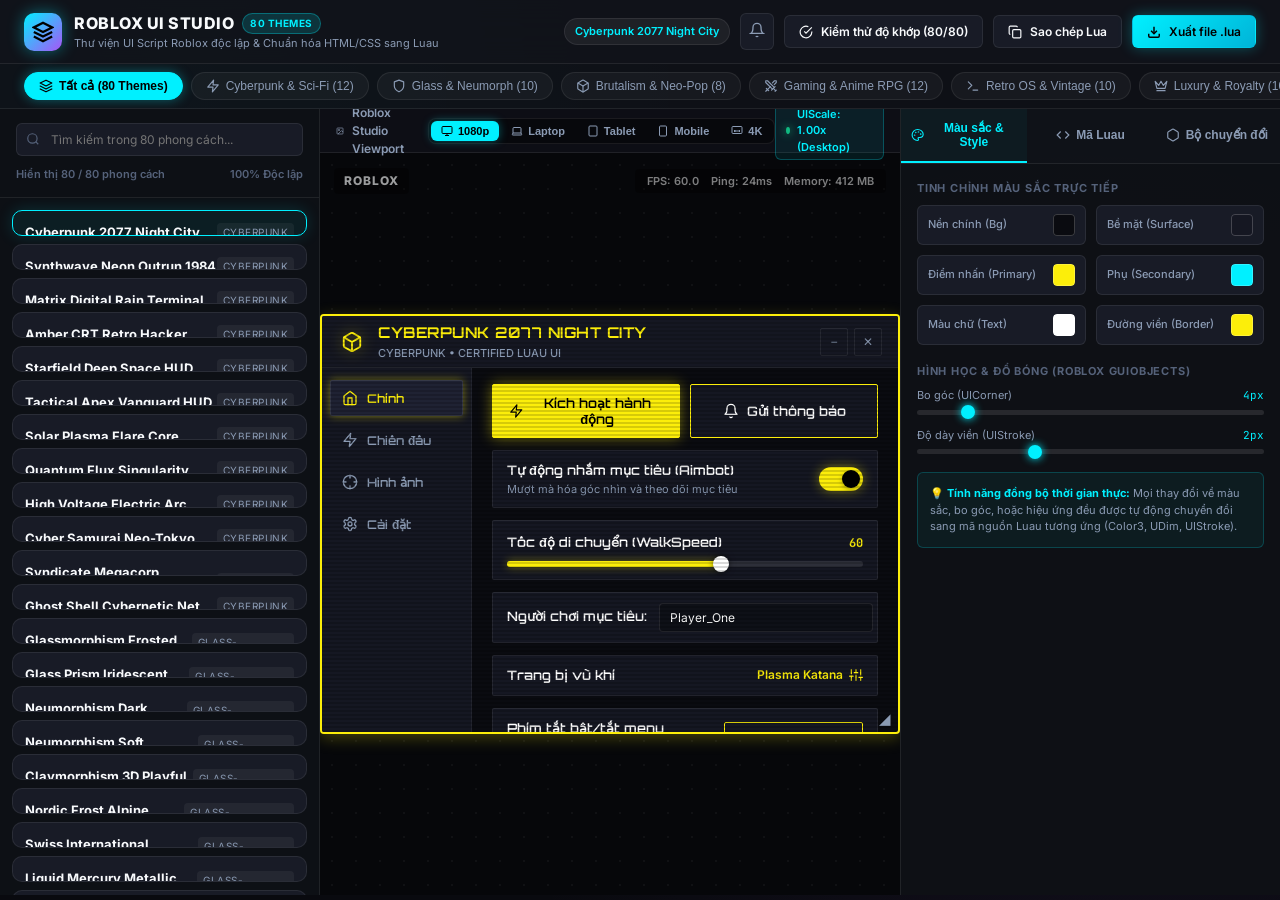
==== commit 25f1a1aa: "feat: implement universal responsive UIScale engine, 1:1 component layout parity, and GothamBold fon" ====
--- a/index.html
+++ b/index.html
@@ -92,11 +92,36 @@
             <div class="viewport-toolbar">
                 <div class="viewport-title">
                     <svg width="14" height="14" viewBox="0 0 24 24" fill="none" stroke="currentColor" stroke-width="2"><rect width="18" height="18" x="3" y="3" rx="2"/><circle cx="9" cy="9" r="2"/><path d="m21 15-3.086-3.086a2 2 0 0 0-2.828 0L6 21"/></svg>
-                    <span>Roblox Studio Viewport • Độ trung khớp 1:1 với mã nguồn Luau</span>
-                </div>
-                <div style="font-size: 11px; color: var(--text-dim); display: flex; align-items: center; gap: 8px;">
-                    <span style="display: inline-block; width: 8px; height: 8px; background: #10b981; border-radius: 50%;"></span>
-                    <span>Tương tác thực tế</span>
+                    <span>Roblox Studio Viewport</span>
+                </div>
+
+                <!-- Universal Responsive Resolution Switcher -->
+                <div class="viewport-device-switcher" id="deviceSwitcher">
+                    <button class="device-btn active" data-device="desktop" data-scale="1.0" title="Desktop 1080p (Scale 1.0x - Chuẩn 1920x1080)">
+                        <svg width="12" height="12" viewBox="0 0 24 24" fill="none" stroke="currentColor" stroke-width="2"><rect width="20" height="14" x="2" y="3" rx="2"/><line x1="8" x2="16" y1="21" y2="21"/><line x1="12" x2="12" y1="17" y2="21"/></svg>
+                        <span>1080p</span>
+                    </button>
+                    <button class="device-btn" data-device="laptop" data-scale="0.88" title="Laptop / Màn hình nhỏ (Scale 0.88x - Chuẩn 1366x768)">
+                        <svg width="12" height="12" viewBox="0 0 24 24" fill="none" stroke="currentColor" stroke-width="2"><path d="M20 16V7a2 2 0 0 0-2-2H6a2 2 0 0 0-2 2v9m16 0H4m16 0 1.28 2.55a1 1 0 0 1-.9 1.45H3.62a1 1 0 0 1-.9-1.45L4 16"/></svg>
+                        <span>Laptop</span>
+                    </button>
+                    <button class="device-btn" data-device="tablet" data-scale="0.78" title="Tablet / iPad (Scale 0.78x - Chuẩn 1024x768)">
+                        <svg width="12" height="12" viewBox="0 0 24 24" fill="none" stroke="currentColor" stroke-width="2"><rect width="16" height="20" x="4" y="2" rx="2"/><line x1="12" x2="12.01" y1="18" y2="18"/></svg>
+                        <span>Tablet</span>
+                    </button>
+                    <button class="device-btn" data-device="mobile" data-scale="0.65" title="Mobile Phone (Scale 0.65x - Tự động co giãn chống tràn viền và to chữ)">
+                        <svg width="12" height="12" viewBox="0 0 24 24" fill="none" stroke="currentColor" stroke-width="2"><rect width="14" height="20" x="5" y="2" rx="2"/><path d="M12 18h.01"/></svg>
+                        <span>Mobile</span>
+                    </button>
+                    <button class="device-btn" data-device="4k" data-scale="1.30" title="2K / 4K UHD (Scale 1.30x - Hiển thị sắc nét trên màn hình lớn)">
+                        <svg width="12" height="12" viewBox="0 0 24 24" fill="none" stroke="currentColor" stroke-width="2"><rect width="20" height="14" x="2" y="3" rx="2"/><path d="M7 10v4"/><path d="M7 12h3"/><path d="M10 10v4"/><path d="M14 10v4"/><path d="m18 10-2 2 2 2"/></svg>
+                        <span>4K</span>
+                    </button>
+                </div>
+
+                <div class="viewport-responsive-badge" id="viewportResponsiveBadge" title="Động cơ UIScale tự động tính toán theo Camera.ViewportSize">
+                    <span class="badge-dot"></span>
+                    <span id="scaleStatusText">UIScale: 1.00x (Desktop)</span>
                 </div>
             </div>
 
--- a/css/main.css
+++ b/css/main.css
@@ -393,6 +393,72 @@
     color: var(--text-muted);
 }
 
+/* Device Resolution Switcher */
+.viewport-device-switcher {
+    display: flex;
+    align-items: center;
+    background: rgba(0, 0, 0, 0.4);
+    border: 1px solid var(--border-subtle);
+    border-radius: 8px;
+    padding: 2px;
+    gap: 2px;
+}
+
+.device-btn {
+    display: inline-flex;
+    align-items: center;
+    gap: 5px;
+    padding: 4px 10px;
+    font-size: 11px;
+    font-weight: 600;
+    color: var(--text-muted);
+    background: transparent;
+    border: none;
+    border-radius: 6px;
+    cursor: pointer;
+    transition: var(--transition-fast);
+}
+
+.device-btn:hover {
+    color: var(--text-primary);
+    background: rgba(255, 255, 255, 0.06);
+}
+
+.device-btn.active {
+    color: #000;
+    background: var(--accent-cyan);
+    font-weight: 700;
+    box-shadow: 0 0 10px rgba(0, 240, 255, 0.35);
+}
+
+/* Responsive UIScale Status Badge */
+.viewport-responsive-badge {
+    display: flex;
+    align-items: center;
+    gap: 7px;
+    background: rgba(0, 240, 255, 0.08);
+    border: 1px solid rgba(0, 240, 255, 0.25);
+    border-radius: 6px;
+    padding: 4px 10px;
+    font-size: 11px;
+    font-weight: 600;
+    color: var(--accent-cyan);
+}
+
+.viewport-responsive-badge .badge-dot {
+    width: 7px;
+    height: 7px;
+    border-radius: 50%;
+    background: #10b981;
+    box-shadow: 0 0 8px #10b981;
+    animation: pulseDot 2s infinite ease-in-out;
+}
+
+@keyframes pulseDot {
+    0%, 100% { opacity: 1; transform: scale(1); }
+    50% { opacity: 0.5; transform: scale(0.85); }
+}
+
 .viewport-canvas {
     flex: 1;
     position: relative;
--- a/css/components.css
+++ b/css/components.css
@@ -16,7 +16,9 @@
     overflow: hidden;
     position: relative;
     user-select: none;
-    transition: box-shadow 0.25s ease, border-color 0.25s ease;
+    transform: scale(var(--viewport-scale, 1));
+    transform-origin: center center;
+    transition: box-shadow 0.25s ease, border-color 0.25s ease, transform 0.35s cubic-bezier(0.16, 1, 0.3, 1);
     backdrop-filter: blur(12px);
 }
 
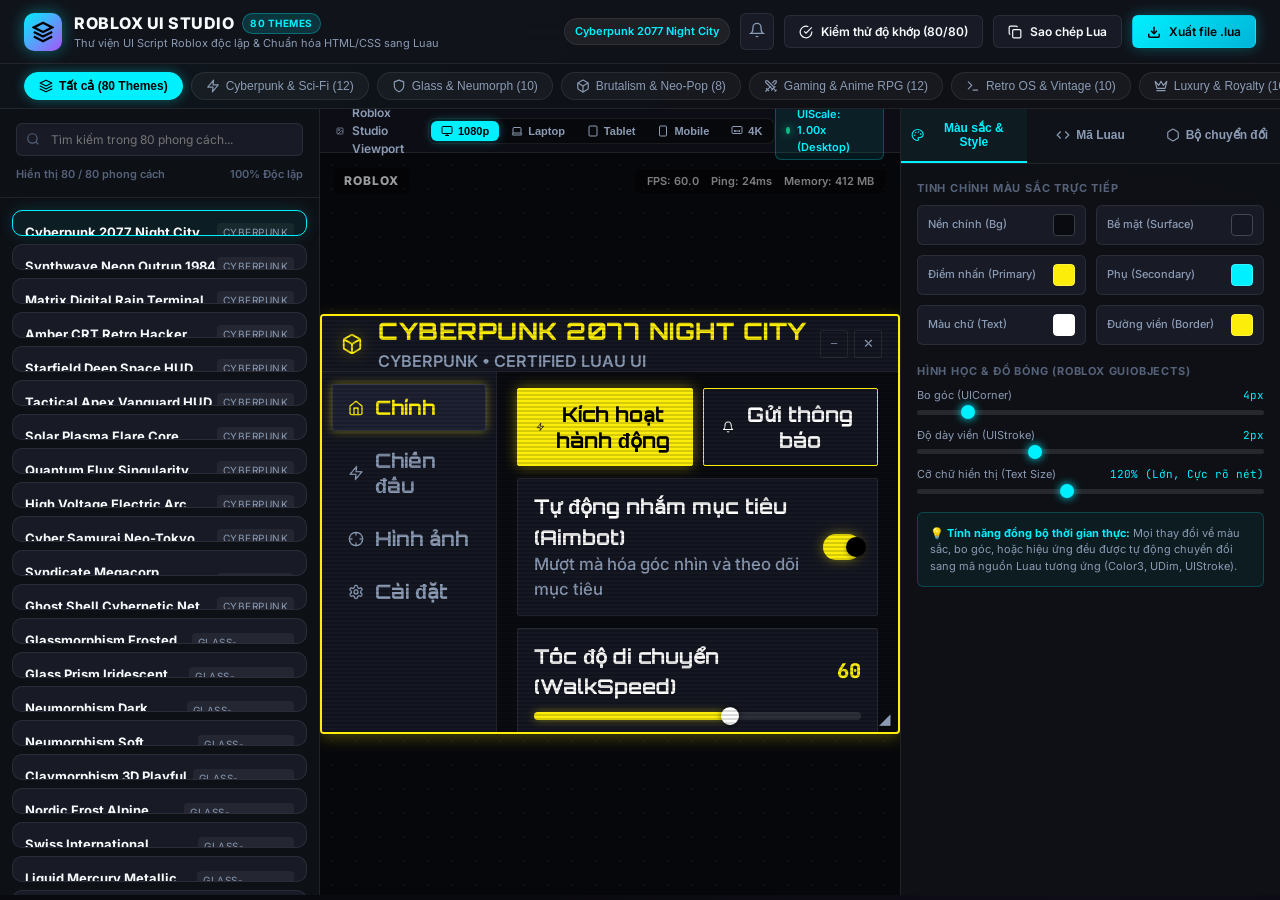
==== commit 9599a002: "feat: upgrade typography engine to 1.20x scale, increase component sizes, and add GitHub Pages deplo" ====
--- a/index.html
+++ b/index.html
@@ -261,6 +261,14 @@
                                 </div>
                                 <input type="range" id="borderInput" class="custom-range" min="0" max="6" value="2" />
                             </div>
+
+                            <div class="range-item">
+                                <div class="range-header">
+                                    <span>Cỡ chữ hiển thị (Text Size)</span>
+                                    <span id="textScaleVal">120% (Lớn, Cực rõ nét)</span>
+                                </div>
+                                <input type="range" id="textScaleInput" class="custom-range" min="90" max="160" step="5" value="120" />
+                            </div>
                         </div>
                     </div>
 
--- a/css/components.css
+++ b/css/components.css
@@ -20,11 +20,27 @@
     transform-origin: center center;
     transition: box-shadow 0.25s ease, border-color 0.25s ease, transform 0.35s cubic-bezier(0.16, 1, 0.3, 1);
     backdrop-filter: blur(12px);
+
+    /* Dynamic Scaled Font Engine - Generous, Prominent & Sharp */
+    --font-scale: var(--theme-font-scale, 1.20);
+    --fs-title: calc(20px * var(--font-scale));
+    --fs-subtitle: calc(13.5px * var(--font-scale));
+    --fs-tab: calc(16.5px * var(--font-scale));
+    --fs-btn: calc(17px * var(--font-scale));
+    --fs-label: calc(17px * var(--font-scale));
+    --fs-desc: calc(14px * var(--font-scale));
+    --fs-value: calc(17px * var(--font-scale));
+    --fs-input: calc(16px * var(--font-scale));
+    --fs-dropdown: calc(16.5px * var(--font-scale));
+    --fs-dropdown-item: calc(15.5px * var(--font-scale));
+    --fs-keybind: calc(16px * var(--font-scale));
+    --fs-toast-title: calc(17.5px * var(--font-scale));
+    --fs-toast-desc: calc(14px * var(--font-scale));
 }
 
 /* Window Header Bar */
 .rbx-header {
-    height: 52px;
+    height: 56px;
     background-color: var(--theme-surface, #151722);
     border-bottom: 1px solid rgba(255, 255, 255, 0.08);
     display: flex;
@@ -46,16 +62,16 @@
 
 .rbx-title {
     font-family: var(--theme-font, 'Orbitron', sans-serif);
-    font-size: 15px;
-    font-weight: 700;
+    font-size: var(--fs-title);
+    font-weight: 800;
     color: var(--theme-primary, #fcee0a);
     letter-spacing: 0.5px;
 }
 
 .rbx-subtitle {
-    font-size: 11px;
-    color: var(--theme-text-dim, #8b9bb4);
-    font-weight: 500;
+    font-size: var(--fs-subtitle);
+    color: var(--theme-text-dim, #8b9bb4);
+    font-weight: 600;
 }
 
 .rbx-window-controls {
@@ -75,7 +91,7 @@
     border-radius: calc(var(--theme-radius, 8px) / 2);
     color: var(--theme-text-dim, #8b9bb4);
     cursor: pointer;
-    font-size: 12px;
+    font-size: 13px;
     transition: 0.15s ease;
 }
 .rbx-control-btn:hover {
@@ -93,10 +109,10 @@
 
 /* Sidebar Tabs Navigation */
 .rbx-sidebar {
-    width: 150px;
+    width: 175px;
     background-color: var(--theme-surface, #151722);
     border-right: 1px solid rgba(255, 255, 255, 0.06);
-    padding: 12px 8px;
+    padding: 12px 10px;
     display: flex;
     flex-direction: column;
     gap: 6px;
@@ -106,15 +122,15 @@
 .rbx-tab-btn {
     display: flex;
     align-items: center;
-    gap: 8px;
-    padding: 8px 10px;
+    gap: 10px;
+    padding: 10px 14px;
     background: transparent;
     border: 1px solid transparent;
     border-radius: calc(var(--theme-radius, 8px) - 2px);
     color: var(--theme-text-dim, #8b9bb4);
     font-family: var(--theme-font, inherit);
-    font-size: 12px;
-    font-weight: 600;
+    font-size: var(--fs-tab);
+    font-weight: 700;
     cursor: pointer;
     transition: 0.2s ease;
     text-align: left;
@@ -151,11 +167,11 @@
     background-color: var(--theme-surface, #151722);
     border: 1px solid var(--theme-border, #fcee0a);
     border-radius: calc(var(--theme-radius, 8px) - 2px);
-    padding: 10px 16px;
+    padding: 12px 18px;
     color: var(--theme-text, #ffffff);
     font-family: var(--theme-font, inherit);
-    font-size: 13px;
-    font-weight: 600;
+    font-size: var(--fs-btn);
+    font-weight: 700;
     cursor: pointer;
     display: flex;
     align-items: center;
@@ -189,7 +205,7 @@
     background-color: var(--theme-surface, #151722);
     border: 1px solid rgba(255, 255, 255, 0.08);
     border-radius: calc(var(--theme-radius, 8px) - 2px);
-    padding: 10px 14px;
+    padding: 12px 16px;
     display: flex;
     align-items: center;
     justify-content: space-between;
@@ -209,21 +225,22 @@
 
 .rbx-toggle-title {
     font-family: var(--theme-font, inherit);
-    font-size: 13px;
-    font-weight: 600;
+    font-size: var(--fs-label);
+    font-weight: 700;
     color: var(--theme-text, #ffffff);
 }
 
 .rbx-toggle-desc {
-    font-size: 11px;
-    color: var(--theme-text-dim, #8b9bb4);
+    font-size: var(--fs-desc);
+    color: var(--theme-text-dim, #8b9bb4);
+    font-weight: 500;
 }
 
 .rbx-switch-track {
-    width: 44px;
-    height: 24px;
+    width: 46px;
+    height: 26px;
     background-color: rgba(255, 255, 255, 0.12);
-    border-radius: 12px;
+    border-radius: 13px;
     position: relative;
     transition: background-color 0.25s ease, box-shadow 0.25s ease;
 }
@@ -234,8 +251,8 @@
 }
 
 .rbx-switch-thumb {
-    width: 18px;
-    height: 18px;
+    width: 20px;
+    height: 20px;
     background-color: #ffffff;
     border-radius: 50%;
     position: absolute;
@@ -255,10 +272,10 @@
     background-color: var(--theme-surface, #151722);
     border: 1px solid rgba(255, 255, 255, 0.08);
     border-radius: calc(var(--theme-radius, 8px) - 2px);
-    padding: 12px 14px;
-    display: flex;
-    flex-direction: column;
-    gap: 8px;
+    padding: 12px 16px;
+    display: flex;
+    flex-direction: column;
+    gap: 10px;
 }
 
 .rbx-slider-header {
@@ -269,23 +286,23 @@
 
 .rbx-slider-title {
     font-family: var(--theme-font, inherit);
-    font-size: 13px;
-    font-weight: 600;
+    font-size: var(--fs-label);
+    font-weight: 700;
     color: var(--theme-text, #ffffff);
 }
 
 .rbx-slider-value {
-    font-size: 12px;
-    font-weight: 700;
+    font-size: var(--fs-value);
+    font-weight: 800;
     font-family: 'JetBrains Mono', monospace;
     color: var(--theme-primary, #fcee0a);
 }
 
 .rbx-slider-track {
     width: 100%;
-    height: 6px;
+    height: 8px;
     background: rgba(255, 255, 255, 0.1);
-    border-radius: 3px;
+    border-radius: 4px;
     position: relative;
     cursor: pointer;
 }
@@ -293,14 +310,14 @@
 .rbx-slider-fill {
     height: 100%;
     background: var(--theme-primary, #fcee0a);
-    border-radius: 3px;
+    border-radius: 4px;
     box-shadow: 0 0 8px var(--theme-primary-glow, rgba(252, 238, 10, 0.4));
     transition: width 0.05s linear;
 }
 
 .rbx-slider-thumb {
-    width: 16px;
-    height: 16px;
+    width: 18px;
+    height: 18px;
     background: #ffffff;
     border-radius: 50%;
     position: absolute;
@@ -315,7 +332,7 @@
     background-color: var(--theme-surface, #151722);
     border: 1px solid rgba(255, 255, 255, 0.08);
     border-radius: calc(var(--theme-radius, 8px) - 2px);
-    padding: 10px 14px;
+    padding: 11px 16px;
     display: flex;
     align-items: center;
     justify-content: space-between;
@@ -330,8 +347,8 @@
 
 .rbx-input-label {
     font-family: var(--theme-font, inherit);
-    font-size: 13px;
-    font-weight: 600;
+    font-size: var(--fs-label);
+    font-weight: 700;
     color: var(--theme-text, #ffffff);
     white-space: nowrap;
 }
@@ -341,8 +358,8 @@
     background: rgba(0, 0, 0, 0.3);
     border: 1px solid rgba(255, 255, 255, 0.1);
     border-radius: 4px;
-    padding: 6px 10px;
-    font-size: 12px;
+    padding: 8px 12px;
+    font-size: var(--fs-input);
     color: var(--theme-text, #ffffff);
     outline: none;
     font-family: inherit;
@@ -356,7 +373,7 @@
     background-color: var(--theme-surface, #151722);
     border: 1px solid rgba(255, 255, 255, 0.08);
     border-radius: calc(var(--theme-radius, 8px) - 2px);
-    padding: 10px 14px;
+    padding: 11px 16px;
     display: flex;
     flex-direction: column;
     gap: 8px;
@@ -370,8 +387,8 @@
 }
 
 .rbx-dropdown-selected {
-    font-size: 12px;
-    font-weight: 600;
+    font-size: var(--fs-dropdown);
+    font-weight: 700;
     color: var(--theme-primary, #fcee0a);
     display: flex;
     align-items: center;
@@ -390,9 +407,9 @@
 }
 
 .rbx-dropdown-item {
-    padding: 6px 10px;
+    padding: 8px 12px;
     border-radius: 4px;
-    font-size: 12px;
+    font-size: var(--fs-dropdown-item);
     color: var(--theme-text-dim, #8b9bb4);
     background: rgba(0, 0, 0, 0.2);
     transition: 0.15s ease;
@@ -412,7 +429,7 @@
     position: absolute;
     top: 50px;
     right: 16px;
-    width: 280px;
+    width: 290px;
     display: flex;
     flex-direction: column;
     gap: 10px;
@@ -424,7 +441,7 @@
     background-color: var(--theme-surface, #151722);
     border: 1px solid var(--theme-border, #fcee0a);
     border-radius: calc(var(--theme-radius, 8px) - 2px);
-    padding: 10px 14px;
+    padding: 12px 16px;
     display: flex;
     gap: 10px;
     box-shadow: 0 8px 24px rgba(0, 0, 0, 0.5);
@@ -451,21 +468,21 @@
 .rbx-toast-body {
     display: flex;
     flex-direction: column;
-    gap: 2px;
+    gap: 3px;
     padding-left: 6px;
 }
 
 .rbx-toast-title {
     font-family: var(--theme-font, inherit);
-    font-size: 13px;
+    font-size: var(--fs-toast-title);
     font-weight: 700;
     color: var(--theme-text, #ffffff);
 }
 
 .rbx-toast-desc {
-    font-size: 11px;
-    color: var(--theme-text-dim, #8b9bb4);
-    line-height: 1.3;
+    font-size: var(--fs-toast-desc);
+    color: var(--theme-text-dim, #8b9bb4);
+    line-height: 1.35;
 }
 
 /* Header Icon */
